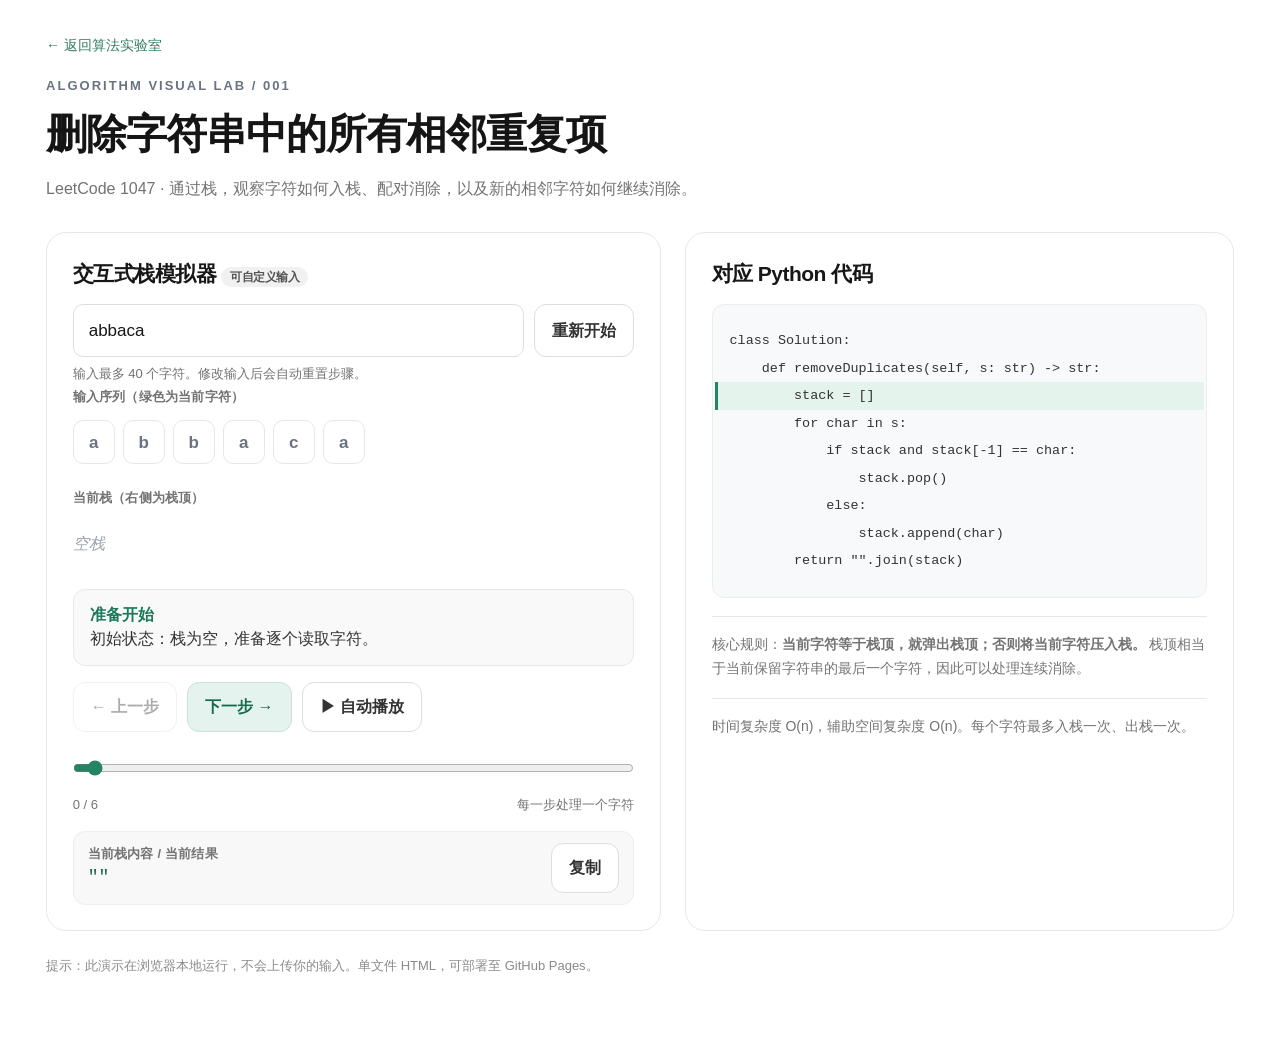
==== simulators/lc1047/index.html @ 0f897f72 "Add files via upload" ====
<!doctype html>
<html lang="zh-CN">
<head>
<meta charset="utf-8"><meta name="viewport" content="width=device-width, initial-scale=1">
<title>LeetCode 1047 · 交互式栈模拟器</title>
<style>
:root{color-scheme:dark;--bg:#0b1020;--panel:#151d30;--edge:#2b3853;--text:#edf3ff;--muted:#9daecb;--blue:#77a9ff;--green:#60dfae;--red:#ff9a9a}*{box-sizing:border-box}body{margin:0;background:radial-gradient(ellipse at 20% 0%,#1c3155 0%,transparent 48%),var(--bg);color:var(--text);font-family:system-ui,-apple-system,"Microsoft YaHei",sans-serif;line-height:1.6}.wrap{max-width:1050px;margin:0 auto;padding:48px 20px 72px}.eyebrow{color:var(--green);font-size:13px;letter-spacing:2px;font-weight:700}h1{font-size:clamp(26px,4vw,40px);line-height:1.25;margin:12px 0}p{color:var(--muted)}.grid{display:grid;grid-template-columns:1.1fr .9fr;gap:18px;margin-top:26px}.panel{background:rgba(21,29,48,.92);border:1px solid var(--edge);border-radius:18px;padding:23px;min-width:0}.panel h2{font-size:17px;margin:0 0 17px}.field{display:flex;gap:9px}input{flex:1;min-width:0;border:1px solid #455575;border-radius:10px;background:#0d1526;color:var(--text);font:inherit;padding:11px 13px;outline:none}input:focus{border-color:var(--blue)}button{cursor:pointer;border:1px solid #465777;background:#25344e;color:var(--text);border-radius:10px;padding:10px 15px;font:inherit;font-weight:600}button:hover:not(:disabled){background:#354b6d}button:disabled{opacity:.35;cursor:not-allowed}.primary{background:#3d70dc;border-color:#5585f1}.primary:hover:not(:disabled){background:#4c80ee}.hint{font-size:12px;margin:8px 0 0}.tokens{display:flex;flex-wrap:wrap;gap:7px;min-height:65px;align-items:center;margin:20px 0}.token{width:39px;height:43px;border-radius:10px;border:1px solid #41516f;display:grid;place-items:center;font-weight:700;background:#202c44;transition:.2s}.token.done{opacity:.5}.token.active{background:#265c56;border-color:var(--green);box-shadow:0 0 0 3px #60dfae20}.token.pending{color:#8d9db8}.label{font-size:12px;color:var(--muted);font-weight:700;letter-spacing:1px}.stack{display:flex;flex-wrap:wrap;align-items:center;gap:8px;min-height:76px;margin:10px 0 16px}.cell{height:49px;min-width:46px;padding:0 8px;border:1px solid #5c85b8;border-radius:10px;background:#264467;display:grid;place-items:center;font-size:21px;font-weight:700;animation:pop .18s ease-out}.cell:last-child{border-color:var(--green)}@keyframes pop{from{transform:scale(.82);opacity:.3}to{transform:scale(1);opacity:1}}.empty{color:#7e90ac;font-style:italic}.status{background:#0e192c;border:1px solid #2d425f;border-radius:12px;padding:13px 15px;min-height:82px}.status strong{color:var(--green)}.status.remove strong{color:var(--red)}.controls{display:flex;gap:9px;flex-wrap:wrap;margin-top:19px}.range{width:100%;accent-color:var(--green);margin-top:17px}.foot{display:flex;justify-content:space-between;gap:8px;color:var(--muted);font-size:13px}.result{display:flex;align-items:center;justify-content:space-between;gap:10px;background:#0d1526;border-radius:12px;padding:12px 15px;margin-top:18px}.result code{color:var(--green);font-size:18px;overflow-wrap:anywhere}pre{background:#0d1526;border-radius:12px;padding:15px;overflow:auto;margin:0;font-size:13px;line-height:2}pre .line{display:block;padding:0 8px;margin:0 -8px;border-left:3px solid transparent;white-space:pre}pre .line.on{background:#1d3a4c;border-left-color:var(--green)}.note{font-size:13px;border-top:1px solid var(--edge);margin-top:17px;padding-top:14px}.pill{display:inline-block;background:#203b3b;color:var(--green);border-radius:20px;padding:2px 9px;font-size:12px}.bottom{margin-top:22px;font-size:13px;color:var(--muted)}@media(max-width:760px){.grid{grid-template-columns:1fr}.wrap{padding-top:28px}.panel{padding:18px}.field{flex-wrap:wrap}.field button{width:100%}}

/* Chat-style light theme */
:root{color-scheme:light;--bg:#ffffff;--panel:#ffffff;--edge:#e5e7eb;--text:#171717;--muted:#737373;--blue:#238b69;--green:#187a5b;--red:#b54747}
body{background:#ffffff;color:var(--text)}
.wrap{max-width:1050px;padding-top:36px}
.eyebrow{color:#6b7280}
h1{color:#151515}
p{color:#737373}
.panel{background:#fff;border:1px solid #e5e7eb;box-shadow:0 2px 10px rgba(0,0,0,.025)}
input{background:#fff;border:1px solid #dedede;color:#171717}
input:focus{border-color:#65a991;box-shadow:0 0 0 3px #e1f1ea}
button{background:#fff;border:1px solid #dedede;color:#333}
button:hover:not(:disabled){background:#f5f5f5}
button:disabled{opacity:.4}
.primary{background:#e4f3ed;border-color:#c6e3d6;color:#17684e}
.primary:hover:not(:disabled){background:#d5ebdf}
.token{background:#fff;border-color:#e5e7eb;color:#292929}
.token.done{opacity:.6;background:#f7f7f7}
.token.active{background:#dcefe7;border-color:#a5d0bc;box-shadow:0 0 0 2px #e9f5ef}
.token.pending{color:#6b7280}
.label{color:#737373}
.cell{background:#f5f5f5;border-color:#e0e0e0;color:#171717}
.cell:last-child{border-color:#a6d4be;background:#e5f3ec}
.empty{color:#9ca3af}
.status{background:#f8f9f8;border-color:#e7e9e7;color:#333}
.status strong{color:#187a5b}
.status.remove strong{color:#b54747}
.range{accent-color:#258463}
.foot{color:#737373}
.result{background:#f8f8f8;border:1px solid #ededed}
.result code{color:#17684e}
pre{background:#f8f9fa;border:1px solid #ededed;color:#333}
pre .line.on{background:#e4f3ec;border-left-color:#258463}
.pill{background:#f1f1f1;color:#555}
.bottom{color:#8a8a8a}
</style>
<link rel="stylesheet" href="../../assets/theme.css">
<style>
/* Spacious light layout + readable code typography */
.wrap{max-width:1480px;padding:32px clamp(18px,3.6vw,58px) 70px}
.grid{grid-template-columns:minmax(0,1.12fr) minmax(0,1fr);gap:24px;margin-top:30px;align-items:stretch}
.panel{padding:clamp(22px,2.3vw,36px);border-radius:20px;box-shadow:none}
.panel h2{font-size:21px;letter-spacing:-.025em;margin-bottom:22px}
h1{font-size:clamp(28px,3.2vw,43px);letter-spacing:-.025em}
.field{gap:12px}.field input{padding:14px 17px;font-size:17px}
button{padding:11px 17px;border-radius:12px}.tokens{gap:9px;margin:25px 0 32px;min-height:66px}
.token{width:43px;height:48px;font-size:17px}.stack{min-height:95px;gap:9px;margin:15px 0 23px}.cell{height:52px;min-width:49px}
.label{letter-spacing:.015em;font-size:13px}.hint{font-size:13px;line-height:1.7}
.status{padding:18px 20px;min-height:94px;line-height:1.7}.controls{gap:12px;margin-top:24px}
pre{font-family:var(--lab-code);font-size:clamp(13px,1.05vw,15px);line-height:2.05;padding:22px 14px;tab-size:4;font-variant-ligatures:none}
pre .line{padding:0 12px;margin:0 -12px}.note{font-size:14px;line-height:1.85;margin-top:22px;padding-top:20px}
.result code{font-family:var(--lab-code)}.bottom{margin-top:25px}
@media(max-width:1000px){.grid{grid-template-columns:1fr}.wrap{max-width:850px}.panel{padding:24px}}
@media(max-width:560px){.wrap{padding:23px 15px 55px}.panel{padding:18px}.controls{gap:8px}.controls button{padding:10px 12px}.field{flex-wrap:wrap}.field button{width:100%}pre{font-size:12px;padding:14px 7px}}
/* v0.3 · compact vertical rhythm, without changing behavior */
.panel{padding:clamp(22px,2vw,30px)}
.panel h2{margin-bottom:16px;line-height:1.4}
.field{gap:10px}
.field input{padding:12px 15px}
.hint{margin:7px 0 3px;line-height:1.5}
.label{line-height:1.5}
.tokens{min-height:48px;margin:12px 0 22px;gap:8px;align-items:center}
.token{height:44px;width:42px}
.stack{min-height:54px;margin:9px 0 18px;gap:8px;align-items:center}
.cell{height:46px;min-width:44px}
.status{min-height:72px;padding:13px 16px;line-height:1.55}
.controls{margin-top:16px;gap:10px}
.range{margin:16px 0 7px}
.foot{line-height:1.5}
.result{margin-top:16px;padding:11px 14px}
.note{margin-top:18px;padding-top:16px;line-height:1.7}
@media(max-width:560px){.tokens{margin:12px 0 18px}.stack{margin:9px 0 16px;min-height:48px}.controls{margin-top:14px}.status{min-height:68px}}
</style>
</head>
<body><main class="wrap"><a href="../../index.html" style="display:inline-block;margin-bottom:20px;color:#327e5e;text-decoration:none;font-size:14px">← 返回算法实验室</a><div class="eyebrow">ALGORITHM VISUAL LAB / 001</div><h1>删除字符串中的所有相邻重复项</h1><p>LeetCode 1047 · 通过栈，观察字符如何入栈、配对消除，以及新的相邻字符如何继续消除。</p>
<div class="grid"><section class="panel"><h2>交互式栈模拟器 <span class="pill">可自定义输入</span></h2><div class="field"><input id="source" maxlength="40" value="abbaca" aria-label="输入字符串" spellcheck="false"><button id="reset">重新开始</button></div><p class="hint">输入最多 40 个字符。修改输入后会自动重置步骤。</p><div class="label">输入序列（绿色为当前字符）</div><div class="tokens" id="tokens"></div><div class="label">当前栈（右侧为栈顶）</div><div class="stack" id="stack"></div><div id="status" class="status" aria-live="polite"></div><div class="controls"><button id="prev">← 上一步</button><button class="primary" id="next">下一步 →</button><button id="play">▶ 自动播放</button></div><input id="seek" class="range" type="range" min="0" max="6" value="0" aria-label="跳转步骤"><div class="foot"><span id="count">0 / 6</span><span>每一步处理一个字符</span></div><div class="result"><div><div class="label">当前栈内容 / 当前结果</div><code id="result">""</code></div><button id="copy">复制</button></div></section>
<section class="panel"><h2>对应 Python 代码</h2><pre id="code" aria-label="Python 代码"></pre><p class="note">核心规则：<strong>当前字符等于栈顶，就弹出栈顶；否则将当前字符压入栈。</strong> 栈顶相当于当前保留字符串的最后一个字符，因此可以处理连续消除。</p><p class="note">时间复杂度 O(n)，辅助空间复杂度 O(n)。每个字符最多入栈一次、出栈一次。</p></section></div><div class="bottom">提示：此演示在浏览器本地运行，不会上传你的输入。单文件 HTML，可部署至 GitHub Pages。</div></main>
<script>
(()=>{
const $=id=>document.getElementById(id);
const code=[
'class Solution:',
'    def removeDuplicates(self, s: str) -> str:',
'        stack = []',
'        for char in s:',
'            if stack and stack[-1] == char:',
'                stack.pop()',
'            else:',
'                stack.append(char)',
'        return "".join(stack)'];
$('code').innerHTML=code.map((line,i)=>`<span class="line" data-line="${i}">${escapeHTML(line)}</span>`).join('');
function escapeHTML(x){return x.replace(/[&<>"']/g,c=>({'&':'&amp;','<':'&lt;','>':'&gt;','"':'&quot;',"'":'&#39;'}[c]));}
let steps=[],idx=0,timer=null;
function stop(){if(timer){clearInterval(timer);timer=null;} $('play').textContent='▶ 自动播放';}
function build(){stop();const chars=Array.from($('source').value).slice(0,40);const stack=[];steps=[{stack:[],char:null,kind:'start',line:2,description:'初始状态：栈为空，准备逐个读取字符。'}];for(const c of chars){if(stack.length&&stack[stack.length-1]===c){stack.pop();steps.push({stack:[...stack],char:c,kind:'pop',line:5,description:`字符「${c}」与栈顶相同，弹出栈顶，两个相邻字符一起消除。`});}else{stack.push(c);steps.push({stack:[...stack],char:c,kind:'push',line:7,description:`字符「${c}」与栈顶不同（或栈为空），将它压入栈。`});}}idx=0;render();}
function render(){const chars=Array.from($('source').value).slice(0,40),step=steps[idx];$('tokens').innerHTML=chars.map((c,i)=>`<span class="token ${i===idx-1?'active':i<idx-1?'done':'pending'}">${escapeHTML(c)}</span>`).join('')||'<span class="empty">输入为空</span>';$('stack').innerHTML=step.stack.map(c=>`<span class="cell">${escapeHTML(c)}</span>`).join('')||'<span class="empty">空栈</span>';$('status').className='status '+(step.kind==='pop'?'remove':'');$('status').innerHTML=`<strong>${step.kind==='start'?'准备开始':step.kind==='pop'?'出栈 · 消除重复':'入栈 · 保留字符'}</strong><div>${escapeHTML(step.description)}</div>`;$('result').textContent=JSON.stringify(step.stack.join(''));$('count').textContent=`${idx} / ${steps.length-1}`;$('seek').max=steps.length-1;$('seek').value=idx;$('prev').disabled=idx===0;$('next').disabled=idx===steps.length-1;document.querySelectorAll('.line').forEach(el=>el.classList.toggle('on',Number(el.dataset.line)===step.line));if(idx===steps.length-1)stop();}
$('source').addEventListener('input',build);$('reset').addEventListener('click',()=>{build();});$('prev').addEventListener('click',()=>{stop();idx=Math.max(0,idx-1);render();});$('next').addEventListener('click',()=>{stop();idx=Math.min(steps.length-1,idx+1);render();});$('seek').addEventListener('input',e=>{stop();idx=Number(e.target.value);render();});$('play').addEventListener('click',()=>{if(timer){stop();return;}if(idx>=steps.length-1)idx=0;$('play').textContent='Ⅱ 暂停';timer=setInterval(()=>{idx=Math.min(steps.length-1,idx+1);render();},850);});$('copy').addEventListener('click',async()=>{const value=steps[idx].stack.join('');try{await navigator.clipboard.writeText(value);$('copy').textContent='已复制';setTimeout(()=>$('copy').textContent='复制',1000);}catch{$('copy').textContent='复制失败';}});build();
})();
</script></body></html>
---- assets/theme.css ----
/* Algorithm Lab · shared visual system v0.2 */
:root{--lab-ink:#202321;--lab-muted:#69736f;--lab-border:#e4e9e6;--lab-accent:#237a5b;--lab-soft:#e6f3ec;--lab-radius:18px;--lab-code:"Cascadia Code","JetBrains Mono","SFMono-Regular",Consolas,"Liberation Mono",monospace}
html{color-scheme:light}body{font-family:Inter,"Segoe UI","PingFang SC","Microsoft YaHei",sans-serif;letter-spacing:0;-webkit-font-smoothing:antialiased}
button,input{font-family:inherit}button:focus-visible,a:focus-visible,input:focus-visible{outline:3px solid #a4d6bc;outline-offset:2px}
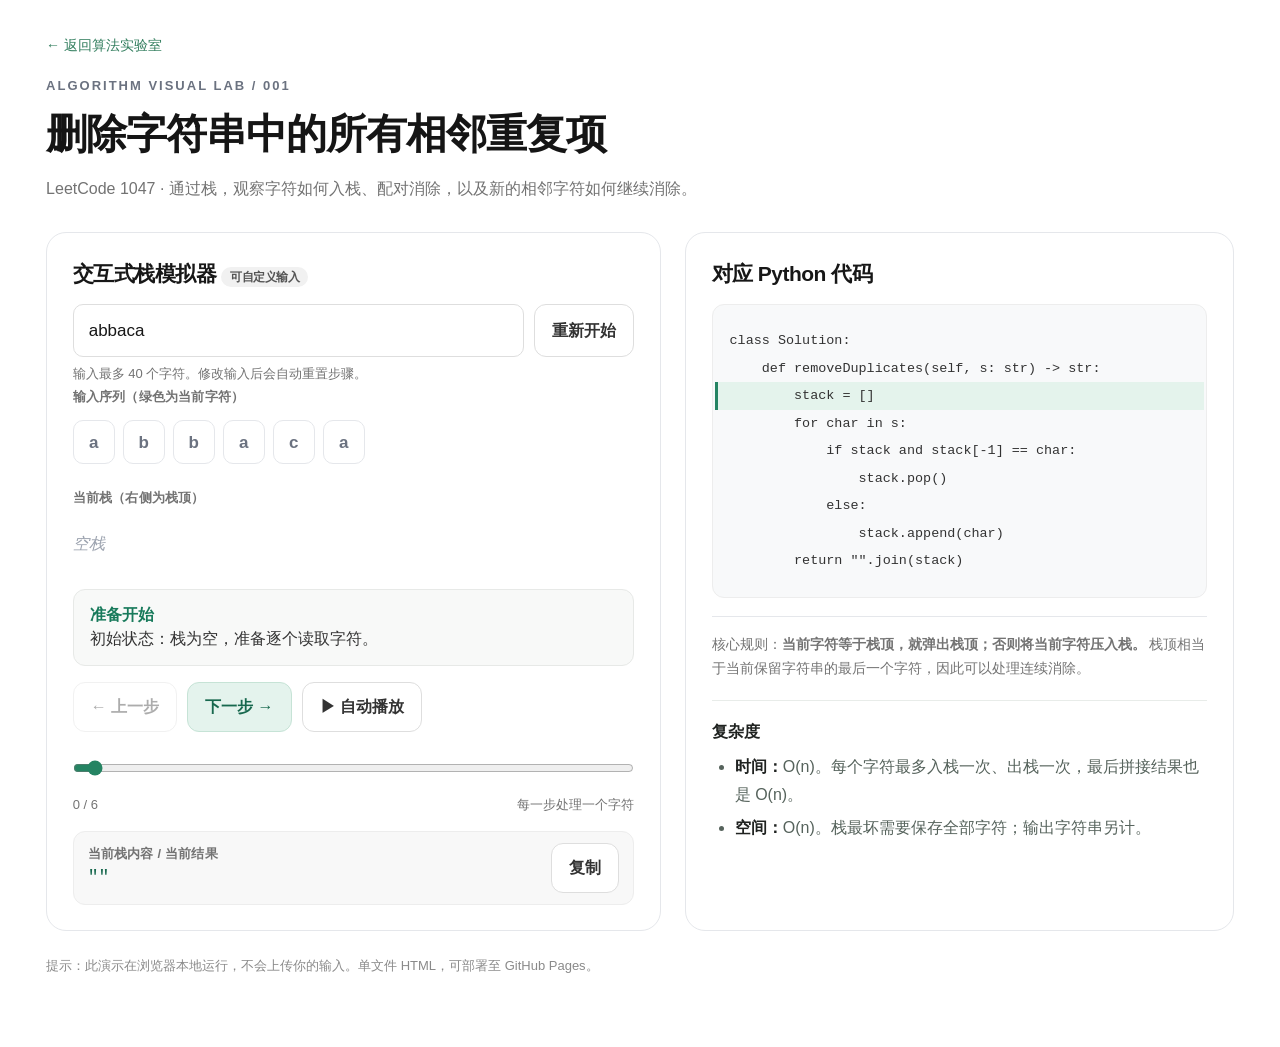
==== commit 98b64bf3: "Add files via upload" ====
--- a/simulators/lc1047/index.html
+++ b/simulators/lc1047/index.html
@@ -59,6 +59,10 @@
 .result code{font-family:var(--lab-code)}.bottom{margin-top:25px}
 @media(max-width:1000px){.grid{grid-template-columns:1fr}.wrap{max-width:850px}.panel{padding:24px}}
 @media(max-width:560px){.wrap{padding:23px 15px 55px}.panel{padding:18px}.controls{gap:8px}.controls button{padding:10px 12px}.field{flex-wrap:wrap}.field button{width:100%}pre{font-size:12px;padding:14px 7px}}
+/* Shared complexity presentation, aligned with LC167 / LC15 */
+.complexity{border-top:1px solid #e8ece9;margin-top:20px;padding-top:17px;font-size:16px;line-height:1.75;color:#56635c}
+.complexity-title{font-size:16px;font-weight:700;color:#202321;margin:0 0 7px}
+.complexity ul{margin:0;padding-left:1.45em}.complexity li+li{margin-top:5px}.complexity strong{color:#202321}
 /* v0.3 · compact vertical rhythm, without changing behavior */
 .panel{padding:clamp(22px,2vw,30px)}
 .panel h2{margin-bottom:16px;line-height:1.4}
@@ -81,7 +85,7 @@
 </head>
 <body><main class="wrap"><a href="../../index.html" style="display:inline-block;margin-bottom:20px;color:#327e5e;text-decoration:none;font-size:14px">← 返回算法实验室</a><div class="eyebrow">ALGORITHM VISUAL LAB / 001</div><h1>删除字符串中的所有相邻重复项</h1><p>LeetCode 1047 · 通过栈，观察字符如何入栈、配对消除，以及新的相邻字符如何继续消除。</p>
 <div class="grid"><section class="panel"><h2>交互式栈模拟器 <span class="pill">可自定义输入</span></h2><div class="field"><input id="source" maxlength="40" value="abbaca" aria-label="输入字符串" spellcheck="false"><button id="reset">重新开始</button></div><p class="hint">输入最多 40 个字符。修改输入后会自动重置步骤。</p><div class="label">输入序列（绿色为当前字符）</div><div class="tokens" id="tokens"></div><div class="label">当前栈（右侧为栈顶）</div><div class="stack" id="stack"></div><div id="status" class="status" aria-live="polite"></div><div class="controls"><button id="prev">← 上一步</button><button class="primary" id="next">下一步 →</button><button id="play">▶ 自动播放</button></div><input id="seek" class="range" type="range" min="0" max="6" value="0" aria-label="跳转步骤"><div class="foot"><span id="count">0 / 6</span><span>每一步处理一个字符</span></div><div class="result"><div><div class="label">当前栈内容 / 当前结果</div><code id="result">""</code></div><button id="copy">复制</button></div></section>
-<section class="panel"><h2>对应 Python 代码</h2><pre id="code" aria-label="Python 代码"></pre><p class="note">核心规则：<strong>当前字符等于栈顶，就弹出栈顶；否则将当前字符压入栈。</strong> 栈顶相当于当前保留字符串的最后一个字符，因此可以处理连续消除。</p><p class="note">时间复杂度 O(n)，辅助空间复杂度 O(n)。每个字符最多入栈一次、出栈一次。</p></section></div><div class="bottom">提示：此演示在浏览器本地运行，不会上传你的输入。单文件 HTML，可部署至 GitHub Pages。</div></main>
+<section class="panel"><h2>对应 Python 代码</h2><pre id="code" aria-label="Python 代码"></pre><p class="note">核心规则：<strong>当前字符等于栈顶，就弹出栈顶；否则将当前字符压入栈。</strong> 栈顶相当于当前保留字符串的最后一个字符，因此可以处理连续消除。</p><section class="complexity" aria-label="复杂度分析"><h3 class="complexity-title">复杂度</h3><ul><li><strong>时间：</strong>O(n)。每个字符最多入栈一次、出栈一次，最后拼接结果也是 O(n)。</li><li><strong>空间：</strong>O(n)。栈最坏需要保存全部字符；输出字符串另计。</li></ul></section></section></div><div class="bottom">提示：此演示在浏览器本地运行，不会上传你的输入。单文件 HTML，可部署至 GitHub Pages。</div></main>
 <script>
 (()=>{
 const $=id=>document.getElementById(id);
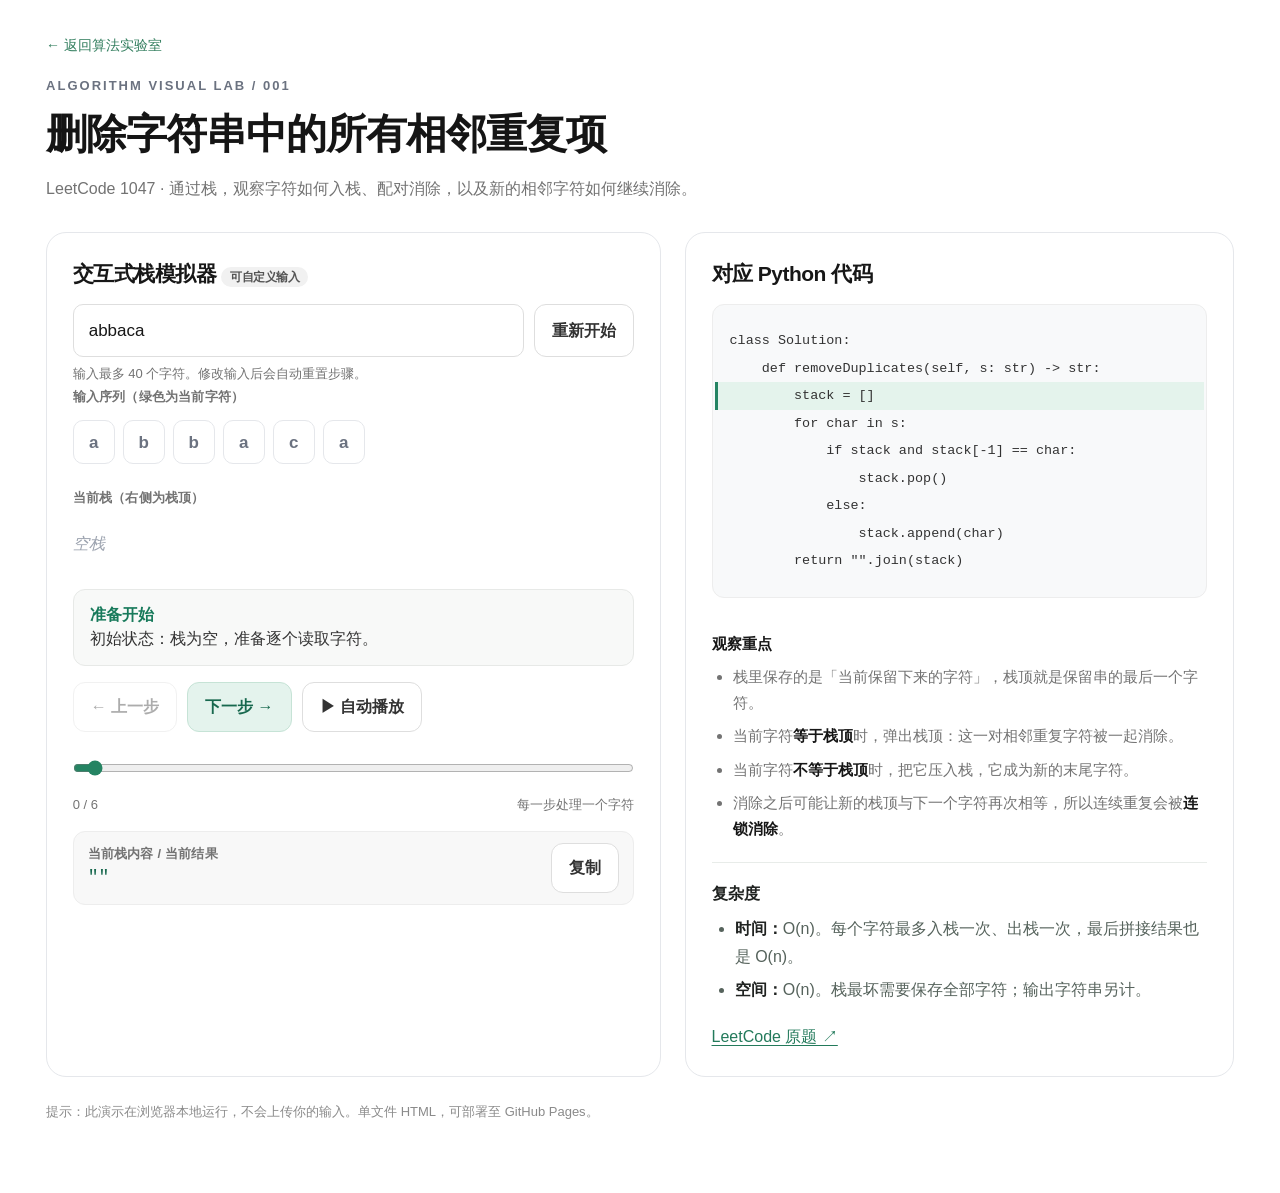
==== commit dd922392: "Release v0.4.5: add LC150, LC155 and improve algorithm visualizations" ====
--- a/simulators/lc1047/index.html
+++ b/simulators/lc1047/index.html
@@ -57,6 +57,11 @@
 pre{font-family:var(--lab-code);font-size:clamp(13px,1.05vw,15px);line-height:2.05;padding:22px 14px;tab-size:4;font-variant-ligatures:none}
 pre .line{padding:0 12px;margin:0 -12px}.note{font-size:14px;line-height:1.85;margin-top:22px;padding-top:20px}
 .result code{font-family:var(--lab-code)}.bottom{margin-top:25px}
+/* v0.4.3: shared link typography, aligned with LC167 / LC15 / LC20 */
+.links{display:flex;gap:12px 24px;flex-wrap:wrap;align-items:center;margin-top:20px;font-size:16px;line-height:1.65}
+.links a{font-weight:500;color:var(--lab-accent);text-decoration:underline;text-underline-offset:3px;text-decoration-thickness:1px}
+.links a:hover{color:#125b41;text-decoration-thickness:2px}
+@media(max-width:560px){.links{font-size:15px;gap:10px 18px}}
 @media(max-width:1000px){.grid{grid-template-columns:1fr}.wrap{max-width:850px}.panel{padding:24px}}
 @media(max-width:560px){.wrap{padding:23px 15px 55px}.panel{padding:18px}.controls{gap:8px}.controls button{padding:10px 12px}.field{flex-wrap:wrap}.field button{width:100%}pre{font-size:12px;padding:14px 7px}}
 /* Shared complexity presentation, aligned with LC167 / LC15 */
@@ -79,13 +84,13 @@
 .range{margin:16px 0 7px}
 .foot{line-height:1.5}
 .result{margin-top:16px;padding:11px 14px}
-.note{margin-top:18px;padding-top:16px;line-height:1.7}
+.explain-title{margin:18px 0 8px;padding-top:16px;font-size:15px;color:var(--text)}.explain-list{margin:0;padding-left:21px;font-size:15px;line-height:1.75;color:var(--muted);display:flex;flex-direction:column;gap:7px}.explain-list strong{color:var(--text)}
 @media(max-width:560px){.tokens{margin:12px 0 18px}.stack{margin:9px 0 16px;min-height:48px}.controls{margin-top:14px}.status{min-height:68px}}
 </style>
 </head>
 <body><main class="wrap"><a href="../../index.html" style="display:inline-block;margin-bottom:20px;color:#327e5e;text-decoration:none;font-size:14px">← 返回算法实验室</a><div class="eyebrow">ALGORITHM VISUAL LAB / 001</div><h1>删除字符串中的所有相邻重复项</h1><p>LeetCode 1047 · 通过栈，观察字符如何入栈、配对消除，以及新的相邻字符如何继续消除。</p>
 <div class="grid"><section class="panel"><h2>交互式栈模拟器 <span class="pill">可自定义输入</span></h2><div class="field"><input id="source" maxlength="40" value="abbaca" aria-label="输入字符串" spellcheck="false"><button id="reset">重新开始</button></div><p class="hint">输入最多 40 个字符。修改输入后会自动重置步骤。</p><div class="label">输入序列（绿色为当前字符）</div><div class="tokens" id="tokens"></div><div class="label">当前栈（右侧为栈顶）</div><div class="stack" id="stack"></div><div id="status" class="status" aria-live="polite"></div><div class="controls"><button id="prev">← 上一步</button><button class="primary" id="next">下一步 →</button><button id="play">▶ 自动播放</button></div><input id="seek" class="range" type="range" min="0" max="6" value="0" aria-label="跳转步骤"><div class="foot"><span id="count">0 / 6</span><span>每一步处理一个字符</span></div><div class="result"><div><div class="label">当前栈内容 / 当前结果</div><code id="result">""</code></div><button id="copy">复制</button></div></section>
-<section class="panel"><h2>对应 Python 代码</h2><pre id="code" aria-label="Python 代码"></pre><p class="note">核心规则：<strong>当前字符等于栈顶，就弹出栈顶；否则将当前字符压入栈。</strong> 栈顶相当于当前保留字符串的最后一个字符，因此可以处理连续消除。</p><section class="complexity" aria-label="复杂度分析"><h3 class="complexity-title">复杂度</h3><ul><li><strong>时间：</strong>O(n)。每个字符最多入栈一次、出栈一次，最后拼接结果也是 O(n)。</li><li><strong>空间：</strong>O(n)。栈最坏需要保存全部字符；输出字符串另计。</li></ul></section></section></div><div class="bottom">提示：此演示在浏览器本地运行，不会上传你的输入。单文件 HTML，可部署至 GitHub Pages。</div></main>
+<section class="panel"><h2>对应 Python 代码</h2><pre id="code" aria-label="Python 代码"></pre><h3 class="explain-title">观察重点</h3><ul class="explain-list"><li>栈里保存的是「当前保留下来的字符」，栈顶就是保留串的最后一个字符。</li><li>当前字符<strong>等于栈顶</strong>时，弹出栈顶：这一对相邻重复字符被一起消除。</li><li>当前字符<strong>不等于栈顶</strong>时，把它压入栈，它成为新的末尾字符。</li><li>消除之后可能让新的栈顶与下一个字符再次相等，所以连续重复会被<strong>连锁消除</strong>。</li></ul><section class="complexity" aria-label="复杂度分析"><h3 class="complexity-title">复杂度</h3><ul><li><strong>时间：</strong>O(n)。每个字符最多入栈一次、出栈一次，最后拼接结果也是 O(n)。</li><li><strong>空间：</strong>O(n)。栈最坏需要保存全部字符；输出字符串另计。</li></ul></section><div class="links"><a href="https://leetcode.cn/problems/remove-all-adjacent-duplicates-in-string/" target="_blank" rel="noopener noreferrer">LeetCode 原题 ↗</a></div></section></div><div class="bottom">提示：此演示在浏览器本地运行，不会上传你的输入。单文件 HTML，可部署至 GitHub Pages。</div></main>
 <script>
 (()=>{
 const $=id=>document.getElementById(id);
